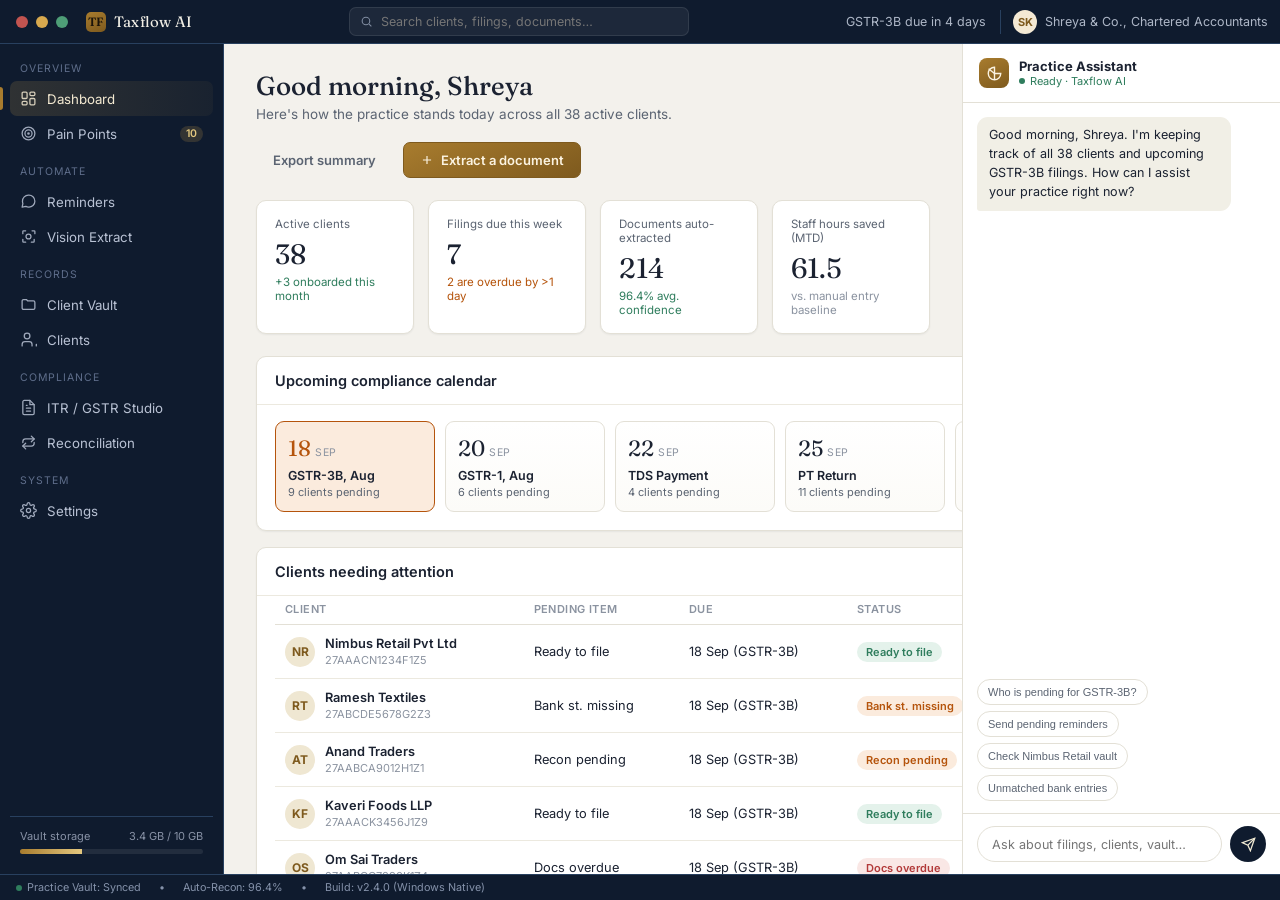
==== index.html @ c6bcba0b "Add Settings page with Dark/Light mode toggle and refactor codebase into modular structure" ====
<!DOCTYPE html>
<html lang="en">
<head>
<meta charset="UTF-8">
<meta name="viewport" content="width=device-width, initial-scale=1.0">
<title>Taxflow AI</title>
<link rel="preconnect" href="https://fonts.googleapis.com">
<link href="https://fonts.googleapis.com/css2?family=Fraunces:opsz,wght@9..144,400;9..144,500;9..144,600&family=Inter:wght@400;500;600;700&family=IBM+Plex+Mono:wght@400;500&display=swap" rel="stylesheet">
<link rel="stylesheet" href="css/style.css">
<script>
(function(){
  try{
    var t=localStorage.getItem("taxflow-theme")||"light";
    document.documentElement.setAttribute("data-theme", t);
  }catch(e){ document.documentElement.setAttribute("data-theme","light"); }
})();
</script>
</head>
<body>

<div class="app-window">

  <!-- Titlebar -->
  <div class="titlebar">
    <div class="dots"><span class="dot close"></span><span class="dot min"></span><span class="dot max"></span></div>
    <div class="brand"><span class="mark">TF</span> Taxflow AI</div>
    <div class="searchbar">
      <div class="box">
        <svg width="13" height="13" viewBox="0 0 24 24" fill="none" stroke="currentColor" stroke-width="2"><circle cx="11" cy="11" r="7"/><path d="M21 21l-4.3-4.3"/></svg>
        <input type="search" id="global-search" placeholder="Search clients, filings, documents…" style="border:none;background:transparent;color:inherit;padding:0;font-size:inherit;width:100%;outline:none;">
      </div>
    </div>
    <div class="right">
      <span>GSTR-3B due in 4 days</span>
      <div class="user">
        <div class="avatar">SK</div>
        Shreya &amp; Co., Chartered Accountants
      </div>
    </div>
  </div>

  <!-- Main App Layout -->
  <div class="layout">

    <!-- Sidebar -->
    <div class="sidebar">
      <div class="section-label">Overview</div>
      <button class="navitem active" data-page="dashboard">
        <svg width="17" height="17" viewBox="0 0 24 24" fill="none" stroke="currentColor" stroke-width="1.8" stroke-linecap="round" stroke-linejoin="round"><rect x="3" y="3" width="7" height="9" rx="1.5"/><rect x="14" y="3" width="7" height="5" rx="1.5"/><rect x="14" y="12" width="7" height="9" rx="1.5"/><rect x="3" y="16" width="7" height="5" rx="1.5"/></svg>
        Dashboard
      </button>
      <button class="navitem" data-page="painpoints">
        <svg width="17" height="17" viewBox="0 0 24 24" fill="none" stroke="currentColor" stroke-width="1.8" stroke-linecap="round" stroke-linejoin="round"><circle cx="12" cy="12" r="9"/><circle cx="12" cy="12" r="5"/><circle cx="12" cy="12" r="1"/></svg>
        Pain Points
        <span class="badge">10</span>
      </button>

      <div class="section-label">Automate</div>
      <button class="navitem" data-page="reminders">
        <svg width="17" height="17" viewBox="0 0 24 24" fill="none" stroke="currentColor" stroke-width="1.8" stroke-linecap="round" stroke-linejoin="round"><path d="M21 11.5a8.38 8.38 0 0 1-8.9 8.38 8.5 8.5 0 0 1-3.8-.9L3 20l1.05-5.15A8.38 8.38 0 0 1 3.5 11.5 8.38 8.38 0 0 1 12 3a8.38 8.38 0 0 1 9 8.5z"/></svg>
        Reminders
      </button>
      <button class="navitem" data-page="vision">
        <svg width="17" height="17" viewBox="0 0 24 24" fill="none" stroke="currentColor" stroke-width="1.8" stroke-linecap="round" stroke-linejoin="round"><path d="M4 8V5a1 1 0 0 1 1-1h3M17 4h3a1 1 0 0 1 1 1v3M20 16v3a1 1 0 0 1-1 1h-3M8 20H5a1 1 0 0 1-1-1v-3"/><circle cx="12" cy="12" r="3.5"/></svg>
        Vision Extract
      </button>

      <div class="section-label">Records</div>
      <button class="navitem" data-page="vault">
        <svg width="17" height="17" viewBox="0 0 24 24" fill="none" stroke="currentColor" stroke-width="1.8" stroke-linecap="round" stroke-linejoin="round"><path d="M3 7a2 2 0 0 1 2-2h4l2 2h8a2 2 0 0 1 2 2v8a2 2 0 0 1-2 2H5a2 2 0 0 1-2-2V7z"/></svg>
        Client Vault
      </button>
      <button class="navitem" data-page="clients">
        <svg width="17" height="17" viewBox="0 0 24 24" fill="none" stroke="currentColor" stroke-width="1.8" stroke-linecap="round" stroke-linejoin="round"><path d="M17 21v-2a4 4 0 0 0-4-4H7a4 4 0 0 0-4 4v2"/><circle cx="10" cy="7" r="4"/><path d="M23 21v-2a4 4 0 0 1 0 7.75"/></svg>
        Clients
      </button>

      <div class="section-label">Compliance</div>
      <button class="navitem" data-page="filings">
        <svg width="17" height="17" viewBox="0 0 24 24" fill="none" stroke="currentColor" stroke-width="1.8" stroke-linecap="round" stroke-linejoin="round"><path d="M14 2H6a2 2 0 0 0-2 2v16a2 2 0 0 0 2 2h12a2 2 0 0 0 2-2V8z"/><path d="M14 2v6h6M9 13h6M9 17h6M9 9h1"/></svg>
        ITR / GSTR Studio
      </button>
      <button class="navitem" data-page="recon">
        <svg width="17" height="17" viewBox="0 0 24 24" fill="none" stroke="currentColor" stroke-width="1.8" stroke-linecap="round" stroke-linejoin="round"><path d="M16 3l4 4-4 4"/><path d="M20 7H8a4 4 0 0 0-4 4v1"/><path d="M8 21l-4-4 4-4"/><path d="M4 17h12a4 4 0 0 0 4-4v-1"/></svg>
        Reconciliation
      </button>

      <div class="section-label">System</div>
      <button class="navitem" data-page="settings">
        <svg width="17" height="17" viewBox="0 0 24 24" fill="none" stroke="currentColor" stroke-width="1.8" stroke-linecap="round" stroke-linejoin="round"><circle cx="12" cy="12" r="3"/><path d="M19.4 15a1.65 1.65 0 0 0 .33 1.82l.06.06a2 2 0 0 1 0 2.83 2 2 0 0 1-2.83 0l-.06-.06a1.65 1.65 0 0 0-1.82-.33 1.65 1.65 0 0 0-1 1.51V21a2 2 0 0 1-2 2 2 2 0 0 1-2-2v-.09A1.65 1.65 0 0 0 9 19.4a1.65 1.65 0 0 0-1.82.33l-.06.06a2 2 0 0 1-2.83 0 2 2 0 0 1 0-2.83l.06-.06a1.65 1.65 0 0 0 .33-1.82 1.65 1.65 0 0 0-1.51-1H3a2 2 0 0 1-2-2 2 2 0 0 1 2-2h.09A1.65 1.65 0 0 0 4.6 9a1.65 1.65 0 0 0-.33-1.82l-.06-.06a2 2 0 0 1 0-2.83 2 2 0 0 1 2.83 0l.06.06a1.65 1.65 0 0 0 1.82.33H9a1.65 1.65 0 0 0 1-1.51V3a2 2 0 0 1 2-2 2 2 0 0 1 2 2v.09a1.65 1.65 0 0 0 1 1.51 1.65 1.65 0 0 0 1.82-.33l.06-.06a2 2 0 0 1 2.83 0 2 2 0 0 1 0 2.83l-.06.06a1.65 1.65 0 0 0-.33 1.82V9a1.65 1.65 0 0 0 1.51 1H21a2 2 0 0 1 2 2 2 2 0 0 1-2 2h-.09a1.65 1.65 0 0 0-1.51 1z"/></svg>
        Settings
      </button>

      <div class="sidebar-foot">
        <div class="storage-meter"><span>Vault storage</span><span>3.4 GB / 10 GB</span></div>
        <div class="storage-bar"><div></div></div>
      </div>
    </div>

    <!-- Main Content Area -->
    <div class="main">
      <div class="main-scroll">

        <!-- ============ DASHBOARD ============ -->
        <section class="page active" id="page-dashboard">
          <div class="page-head">
            <div>
              <h1>Good morning, Shreya</h1>
              <p>Here's how the practice stands today across all 38 active clients.</p>
            </div>
            <div class="actions">
              <button class="btn btn-ghost" onclick="showToast('Summary report generated')">Export summary</button>
              <button class="btn btn-brass" data-goto="vision">
                <svg width="14" height="14" viewBox="0 0 24 24" fill="none" stroke="currentColor" stroke-width="2"><path d="M12 5v14M5 12h14"/></svg>
                Extract a document
              </button>
            </div>
          </div>

          <div class="stat-grid">
            <div class="stat-card">
              <div class="lbl">Active clients</div>
              <div class="val">38</div>
              <div class="sub up">+3 onboarded this month</div>
            </div>
            <div class="stat-card">
              <div class="lbl">Filings due this week</div>
              <div class="val">7</div>
              <div class="sub warn">2 are overdue by &gt;1 day</div>
            </div>
            <div class="stat-card">
              <div class="lbl">Documents auto-extracted</div>
              <div class="val">214</div>
              <div class="sub up">96.4% avg. confidence</div>
            </div>
            <div class="stat-card">
              <div class="lbl">Staff hours saved (MTD)</div>
              <div class="val">61.5</div>
              <div class="sub">vs. manual entry baseline</div>
            </div>
          </div>

          <div class="two-col">
            <div>
              <div class="panel">
                <div class="panel-head">
                  <h3>Upcoming compliance calendar</h3>
                  <span class="hint">Next 10 days</span>
                </div>
                <div class="panel-body">
                  <div class="deadline-row">
                    <div class="deadline-card urgent"><span class="day">18</span><span class="mon">Sep</span><div class="title">GSTR-3B, Aug</div><div class="cnt">9 clients pending</div></div>
                    <div class="deadline-card"><span class="day">20</span><span class="mon">Sep</span><div class="title">GSTR-1, Aug</div><div class="cnt">6 clients pending</div></div>
                    <div class="deadline-card"><span class="day">22</span><span class="mon">Sep</span><div class="title">TDS Payment</div><div class="cnt">4 clients pending</div></div>
                    <div class="deadline-card"><span class="day">25</span><span class="mon">Sep</span><div class="title">PT Return</div><div class="cnt">11 clients pending</div></div>
                    <div class="deadline-card"><span class="day">30</span><span class="mon">Sep</span><div class="title">Advance Tax Q2</div><div class="cnt">14 clients pending</div></div>
                  </div>
                </div>
              </div>

              <div class="panel">
                <div class="panel-head">
                  <h3>Clients needing attention</h3>
                  <span class="hint">Ranked by urgency</span>
                </div>
                <div class="panel-body" style="padding:6px 18px 12px;">
                  <table>
                    <thead><tr><th>Client</th><th>Pending item</th><th>Due</th><th>Status</th><th></th></tr></thead>
                    <tbody id="attention-body"></tbody>
                  </table>
                </div>
              </div>
            </div>

            <div>
              <div class="panel">
                <div class="panel-head"><h3>Recent activity</h3></div>
                <div class="panel-body">
                  <ul class="feed" id="activity-feed">
                    <li><span class="dot"></span><div><div class="t">Invoice extracted for <b>Nimbus Retail Pvt Ltd</b> — ₹1,84,200</div><div class="m">Vision Extract · 3 min ago · 98% confidence</div></div></li>
                    <li><span class="dot"></span><div><div class="t">WhatsApp reminder sent to <b>Ramesh Textiles</b></div><div class="m">Reminders · 22 min ago</div></div></li>
                    <li><span class="dot"></span><div><div class="t">Bank reconciliation completed for <b>Anand Traders</b></div><div class="m">Reconciliation · 96% auto-matched · 1 hr ago</div></div></li>
                    <li><span class="dot"></span><div><div class="t">GSTR-3B draft generated for <b>Kaveri Foods LLP</b></div><div class="m">ITR/GSTR Studio · 2 hr ago</div></div></li>
                    <li><span class="dot"></span><div><div class="t">14 raw bills auto-filed into vault</div><div class="m">Client Vault · this morning</div></div></li>
                  </ul>
                </div>
              </div>
              <div class="panel">
                <div class="panel-head"><h3>Quick launch</h3></div>
                <div class="panel-body" style="display:flex;flex-direction:column;gap:8px;">
                  <button class="btn" style="justify-content:flex-start;" data-goto="reminders">Send this week's reminders</button>
                  <button class="btn" style="justify-content:flex-start;" data-goto="recon">Open reconciliation queue</button>
                  <button class="btn" style="justify-content:flex-start;" data-goto="filings">Draft a GSTR-3B</button>
                </div>
              </div>
            </div>
          </div>
        </section>

        <!-- ============ PAIN POINTS ============ -->
        <section class="page" id="page-painpoints">
          <div class="page-head">
            <div>
              <h1>The 10 problems Taxflow AI was built to end</h1>
              <p>Every page in this app maps directly back to one of these. Nothing here is generic — it's built around how a CA's month actually runs.</p>
            </div>
          </div>
          <div class="pp-list" id="pp-list"></div>
        </section>

        <!-- ============ REMINDERS ============ -->
        <section class="page" id="page-reminders">
          <div class="page-head">
            <div>
              <h1>Reminders</h1>
              <p>Auto-nudge clients over WhatsApp and email for pending invoices, bills, and missing documents — no more chasing manually.</p>
            </div>
            <div class="actions">
              <button class="btn btn-brass" id="send-all-btn">
                <svg width="14" height="14" viewBox="0 0 24 24" fill="none" stroke="currentColor" stroke-width="2"><path d="M22 2L11 13M22 2l-7 20-4-9-9-4 20-7z"/></svg>
                Send all pending reminders
              </button>
            </div>
          </div>

          <div class="panel">
            <div class="panel-head">
              <h3>Message template</h3>
              <span class="hint">WhatsApp Business API</span>
            </div>
            <div class="panel-body two-col" style="grid-template-columns:1fr 1fr;">
              <div>
                <div class="field">
                  <label>Template</label>
                  <select id="tmpl-select">
                    <option>Monthly invoice &amp; bill reminder</option>
                    <option>Missing bank statement follow-up</option>
                    <option>GST document checklist</option>
                    <option>Filing deadline warning</option>
                  </select>
                </div>
                <div class="field">
                  <label>Send via</label>
                  <select><option>WhatsApp</option><option>WhatsApp + Email</option><option>Email only</option></select>
                </div>
              </div>
              <div class="field" style="margin-bottom:0;">
                <label>Preview</label>
                <div style="background:var(--wa-preview);border-radius:10px;padding:12px 14px;font-size:12.5px;color:var(--wa-preview-text);line-height:1.55;">
                  Hi {{client_name}}, this is a reminder from Shreya &amp; Co. to share your <b>Aug invoices, purchase bills, and bank statement</b> so we can file your GSTR-3B on time. Reply here or upload to your vault link. 🙏
                </div>
              </div>
            </div>
          </div>

          <div class="panel">
            <div class="panel-head">
              <h3>Clients with pending documents</h3>
              <span class="hint" id="pending-count-hint">5 pending</span>
            </div>
            <div class="panel-body" style="padding:6px 18px 14px;">
              <table>
                <thead><tr><th>Client</th><th>Missing</th><th>Last reminder</th><th>Channel</th><th>Status</th><th></th></tr></thead>
                <tbody id="reminders-body"></tbody>
              </table>
            </div>
          </div>

          <div class="panel">
            <div class="panel-head"><h3>Message log</h3></div>
            <div class="panel-body">
              <ul class="feed" id="reminder-log">
                <li><span class="dot"></span><div><div class="t">Sent to <b>Ramesh Textiles</b> · WhatsApp</div><div class="m">Today, 9:41 AM · Delivered</div></div></li>
                <li><span class="dot"></span><div><div class="t">Sent to <b>Om Sai Traders</b> · WhatsApp</div><div class="m">Today, 9:41 AM · Read</div></div></li>
                <li><span class="dot"></span><div><div class="t">Sent to <b>Kaveri Foods LLP</b> · Email + WhatsApp</div><div class="m">Yesterday, 6:10 PM · Delivered</div></div></li>
              </ul>
            </div>
          </div>
        </section>

        <!-- ============ VISION EXTRACT ============ -->
        <section class="page" id="page-vision">
          <div class="page-head">
            <div>
              <h1>Vision Extract</h1>
              <p>Select a client, drop in a scanned bill or invoice, and let the vision model turn it into clean structured data — saved straight to their vault.</p>
            </div>
          </div>

          <div class="vx-grid">
            <div>
              <div class="panel">
                <div class="panel-body">
                  <div class="field">
                    <label>Client</label>
                    <select id="vx-client">
                      <option>Nimbus Retail Pvt Ltd</option>
                      <option>Ramesh Textiles</option>
                      <option>Anand Traders</option>
                      <option>Kaveri Foods LLP</option>
                      <option>Om Sai Traders</option>
                    </select>
                  </div>
                  <div class="field">
                    <label>Document type</label>
                    <select id="vx-doctype">
                      <option>Sales invoice</option>
                      <option>Purchase bill</option>
                      <option>Bank statement (scanned)</option>
                      <option>Expense receipt</option>
                    </select>
                  </div>
                  <div class="field" style="margin-bottom:8px;">
                    <label>Document</label>
                    <div class="dropzone" id="dropzone">
                      <svg width="26" height="26" viewBox="0 0 24 24" fill="none" stroke="currentColor" stroke-width="1.6"><path d="M12 16V4M6 10l6-6 6 6"/><path d="M4 20h16"/></svg><br>
                      <b>Click to attach</b> a scanned bill or photo<br>PDF, JPG or PNG — up to 15MB
                    </div>
                    <div id="vx-filechip"></div>
                  </div>
                  <button class="btn btn-brass" id="run-extract-btn" style="width:100%;justify-content:center;" disabled>
                    <svg width="14" height="14" viewBox="0 0 24 24" fill="none" stroke="currentColor" stroke-width="2"><path d="M9.5 3.5a5.5 5.5 0 1 1 0 11 5.5 5.5 0 0 1 0-11z"/><path d="M17 9h4M19 7v4"/><path d="M14.5 12L4 22"/></svg>
                    Run vision extraction
                  </button>

                  <div class="progress-steps" id="progress-steps" style="display:none;">
                    <div class="pstep" data-s="1"><span class="dotwrap"></span> Uploading document</div>
                    <div class="pstep" data-s="2"><span class="dotwrap"></span> Detecting document type</div>
                    <div class="pstep" data-s="3"><span class="dotwrap"></span> Extracting fields with vision model</div>
                    <div class="pstep" data-s="4"><span class="dotwrap"></span> Validating totals &amp; tax math</div>
                    <div class="pstep" data-s="5"><span class="dotwrap"></span> Saving to client vault</div>
                  </div>
                </div>
              </div>

              <div class="panel">
                <div class="panel-head"><h3>Recently extracted</h3></div>
                <div class="panel-body" style="padding:6px 18px 12px;">
                  <table>
                    <tbody id="recent-extract-body"></tbody>
                  </table>
                </div>
              </div>
            </div>

            <div class="panel" id="extract-result-panel">
              <div class="panel-head">
                <h3>Extracted data</h3>
                <span class="hint">JSON + Key-Value view</span>
              </div>
              <div class="panel-body">
                <div class="extract-empty" id="extract-empty">
                  <svg width="44" height="44" viewBox="0 0 24 24" fill="none" stroke="currentColor" stroke-width="1.4"><path d="M14 2H6a2 2 0 0 0-2 2v16a2 2 0 0 0 2 2h12a2 2 0 0 0 2-2V8z"/><path d="M14 2v6h6"/></svg>
                  <div>Attach a document and run extraction<br>to see structured fields here.</div>
                </div>

                <div id="extract-content" style="display:none;">
                  <div style="display:flex;justify-content:space-between;align-items:center;margin-bottom:14px;">
                    <div>
                      <span class="badge ok">Extracted · 98.4% conf.</span>
                      <span style="font-size:11.5px;color:var(--text-faint);margin-left:8px;">INV-2291 · Sales Invoice</span>
                    </div>
                    <button class="btn btn-brass btn-sm" onclick="showToast('Saved to Nimbus Retail vault')">Confirm &amp; save to vault</button>
                  </div>

                  <div class="kv-grid">
                    <div class="kv"><div class="k">Invoice number</div><div class="v">INV-2291</div></div>
                    <div class="kv"><div class="k">Invoice date</div><div class="v">14 Aug 2026</div></div>
                    <div class="kv"><div class="k">Buyer GSTIN</div><div class="v">27AAACN1234F1Z5</div></div>
                    <div class="kv"><div class="k">Seller GSTIN</div><div class="v">27AAACS9999E1Z1</div></div>
                    <div class="kv"><div class="k">Taxable amount</div><div class="v">₹1,56,101.69</div></div>
                    <div class="kv"><div class="k">CGST (9%)</div><div class="v">₹14,049.15</div></div>
                    <div class="kv"><div class="k">SGST (9%)</div><div class="v">₹14,049.15</div></div>
                    <div class="kv"><div class="k">Total amount</div><div class="v">₹1,84,200.00</div></div>
                  </div>

                  <div style="margin-top:16px;">
                    <div style="font-size:11.5px;font-weight:600;color:var(--text-soft);margin-bottom:6px;">Raw JSON payload</div>
                    <pre class="json"><span class="k">"invoice_no"</span>: <span class="s">"INV-2291"</span>,
<span class="k">"invoice_date"</span>: <span class="s">"2026-08-14"</span>,
<span class="k">"supplier_gstin"</span>: <span class="s">"27AAACS9999E1Z1"</span>,
<span class="k">"customer_gstin"</span>: <span class="s">"27AAACN1234F1Z5"</span>,
<span class="k">"line_items"</span>: [
  { <span class="k">"desc"</span>: <span class="s">"Apparel stock lote A"</span>, <span class="k">"qty"</span>: 120, <span class="k">"rate"</span>: 1300.85, <span class="k">"taxable"</span>: 156101.69 }
],
<span class="k">"cgst"</span>: 14049.15, <span class="k">"sgst"</span>: 14049.15, <span class="k">"total"</span>: 184200.00,
<span class="k">"confidence_score"</span>: 0.9841</pre>
                  </div>

                  <div style="margin-top:12px;display:flex;justify-content:flex-end;">
                    <button class="btn btn-ghost btn-sm" id="reset-extract-btn">Clear &amp; extract another</button>
                  </div>
                </div>
              </div>
            </div>
          </div>
        </section>

        <!-- ============ CLIENT VAULT ============ -->
        <section class="page" id="page-vault">
          <div class="page-head">
            <div>
              <h1>Client Vault</h1>
              <p>Auto-structured document storage for every client, financial year, and month — powered by strict folder hierarchy rules.</p>
            </div>
            <div class="actions">
              <button class="btn btn-brass" onclick="showToast('Syncing vault with Cloud Backup...')">Sync vault</button>
            </div>
          </div>

          <div class="vault-wrap">
            <div class="panel">
              <div class="panel-head">
                <h3>Folder structure</h3>
                <span class="hint">Vault root</span>
              </div>
              <div class="panel-body" style="padding:10px 14px;" id="tree-root"></div>
            </div>

            <div class="panel">
              <div class="panel-head">
                <div class="crumb" id="vault-crumb">Clients / <b>Nimbus Retail Pvt Ltd</b></div>
                <span class="hint">5 files shown</span>
              </div>
              <div class="panel-body">
                <div class="filebar">
                  <input type="search" placeholder="Filter files in folder…" style="width:200px;font-size:12px;padding:5px 9px;">
                  <button class="btn btn-ghost btn-sm" onclick="showToast('Downloading folder zip...')">Download folder (.zip)</button>
                </div>
                <div class="file-grid" id="file-grid"></div>
              </div>
            </div>
          </div>
        </section>

        <!-- ============ CLIENTS ============ -->
        <section class="page" id="page-clients">
          <div class="page-head">
            <div>
              <h1>Clients</h1>
              <p>Directory of all 38 active clients, their GSTINs, document counts, and current filing health.</p>
            </div>
            <div class="actions">
              <button class="btn btn-brass" id="add-client-btn">
                <svg width="14" height="14" viewBox="0 0 24 24" fill="none" stroke="currentColor" stroke-width="2"><path d="M12 5v14M5 12h14"/></svg>
                Add new client
              </button>
            </div>
          </div>

          <div class="panel">
            <div class="panel-head">
              <input type="search" id="client-search" placeholder="Filter by client name, GSTIN, or category…" style="width:300px;">
              <span class="hint">38 total clients</span>
            </div>
            <div class="panel-body" style="padding:6px 18px 14px;">
              <table>
                <thead><tr><th>Client</th><th>Category</th><th>Vault documents</th><th>Status</th><th></th></tr></thead>
                <tbody id="clients-body"></tbody>
              </table>
            </div>
          </div>
        </section>

        <!-- ============ ITR / GSTR STUDIO ============ -->
        <section class="page" id="page-filings">
          <div class="page-head">
            <div>
              <h1>ITR / GSTR Studio</h1>
              <p>Auto-generate tax returns directly from reconciled vault documents — preview figures before exporting JSON or filing.</p>
            </div>
          </div>

          <div class="two-col">
            <div class="panel">
              <div class="panel-head"><h3>Return configuration</h3></div>
              <div class="panel-body">
                <div class="field">
                  <label>Client</label>
                  <select id="fl-client">
                    <option>Nimbus Retail Pvt Ltd</option>
                    <option>Kaveri Foods LLP</option>
                    <option>Anand Traders</option>
                    <option>Ramesh Textiles</option>
                  </select>
                </div>
                <div class="field">
                  <label>Form / Return type</label>
                  <select id="fl-type">
                    <option>GSTR-3B — Monthly summary return</option>
                    <option>GSTR-1 — Outward supplies</option>
                    <option>ITR-3 — Business income return</option>
                    <option>ITR-5 — Firm / LLP return</option>
                  </select>
                </div>
                <div class="field">
                  <label>Filing period</label>
                  <select><option>August 2026</option><option>July 2026</option><option>Q1 (Apr–Jun 2026)</option></select>
                </div>
                <button class="btn btn-brass" id="autofill-btn" style="width:100%;justify-content:center;margin-top:6px;">
                  Auto-fill return from vault
                </button>
              </div>
            </div>

            <div class="panel">
              <div class="panel-head">
                <h3>Draft summary preview</h3>
                <span class="hint" id="filing-hint">Awaiting auto-fill</span>
              </div>
              <div class="panel-body">
                <div class="extract-empty" id="filing-empty">
                  <svg width="44" height="44" viewBox="0 0 24 24" fill="none" stroke="currentColor" stroke-width="1.4"><path d="M14 2H6a2 2 0 0 0-2 2v16a2 2 0 0 0 2 2h12a2 2 0 0 0 2-2V8z"/><path d="M14 2v6h6"/></svg>
                  <div>Select client &amp; return type, then click<br><b>Auto-fill return from vault</b> to preview numbers.</div>
                </div>

                <div id="filing-content" style="display:none;">
                  <div class="kv-grid" id="filing-kv"></div>
                  <div style="margin-top:16px;display:flex;gap:10px;">
                    <button class="btn btn-brass" id="generate-filing-btn" style="flex:1;justify-content:center;">Export JSON for GST Portal</button>
                    <button class="btn" style="flex:1;justify-content:center;" onclick="showToast('Summary PDF generated')">Download PDF summary</button>
                  </div>
                </div>
              </div>
            </div>
          </div>
        </section>

        <!-- ============ RECONCILIATION ============ -->
        <section class="page" id="page-recon">
          <div class="page-head">
            <div>
              <h1>Reconciliation</h1>
              <p>Compare bank statements vs. books and GSTR-2B vs. purchase register to flag unmatched entries before filing.</p>
            </div>
            <div class="actions">
              <button class="btn btn-brass" id="autorecon-btn">
                <svg width="14" height="14" viewBox="0 0 24 24" fill="none" stroke="currentColor" stroke-width="2"><path d="M16 3l4 4-4 4"/><path d="M20 7H8a4 4 0 0 0-4 4v1"/><path d="M8 21l-4-4 4-4"/><path d="M4 17h12a4 4 0 0 0 4-4v-1"/></svg>
                Auto-reconcile queue
              </button>
            </div>
          </div>

          <div class="recon-summary">
            <div class="recon-chip matched"><div class="n" id="recon-matched">3</div><div class="l">Matched lines</div></div>
            <div class="recon-chip partial"><div class="n" id="recon-partial">3</div><div class="l">Partial / Amount mismatch</div></div>
            <div class="recon-chip unmatched"><div class="n" id="recon-unmatched">1</div><div class="l">Unmatched in books</div></div>
          </div>

          <div class="panel">
            <div class="panel-head">
              <h3>Bank statement vs. Book ledger — August 2026</h3>
              <span class="hint">Nimbus Retail Pvt Ltd</span>
            </div>
            <div class="panel-body" style="padding:6px 18px 14px;">
              <table>
                <thead><tr><th>Date</th><th>Description</th><th>Bank entry</th><th>Book entry</th><th>Status</th></tr></thead>
                <tbody id="recon-body"></tbody>
              </table>
            </div>
          </div>
        </section>

        <!-- ============ SETTINGS PAGE ============ -->
        <section class="page" id="page-settings">
          <div class="page-head">
            <div>
              <h1>Practice Settings</h1>
              <p>Configure theme appearance, firm details, automated reminders, AI vision models, and vault storage paths.</p>
            </div>
            <div class="actions">
              <button class="btn btn-ghost" id="reset-settings-btn">Reset defaults</button>
              <button class="btn btn-brass" id="save-settings-btn">
                <svg width="14" height="14" viewBox="0 0 24 24" fill="none" stroke="currentColor" stroke-width="2"><path d="M19 21H5a2 2 0 0 1-2-2V5a2 2 0 0 1 2-2h11l5 5v11a2 2 0 0 1-2 2z"/><polyline points="17 21 17 13 7 13 7 21"/><polyline points="7 3 7 8 15 8"/></svg>
                Save Settings
              </button>
            </div>
          </div>

          <div class="two-col">
            <div>
              <!-- Appearance & Theme Panel -->
              <div class="panel">
                <div class="panel-head">
                  <h3>Appearance &amp; Theme</h3>
                  <span class="hint">Instant theme switcher</span>
                </div>
                <div class="panel-body">
                  <div class="field">
                    <label>Theme Mode</label>
                    <div class="theme-options">
                      <div class="theme-card light active" data-theme="light">
                        <div class="preview-circle"></div>
                        <div>
                          <div class="label-text">Light Mode</div>
                          <div class="sub-text">Warm paper &amp; ledger theme</div>
                        </div>
                      </div>
                      <div class="theme-card dark" data-theme="dark">
                        <div class="preview-circle"></div>
                        <div>
                          <div class="label-text">Dark Mode</div>
                          <div class="sub-text">Deep ink &amp; brass theme</div>
                        </div>
                      </div>
                    </div>
                  </div>

                  <div class="toggle-row" style="margin-top:12px;">
                    <div class="toggle-info">
                      <h4>Dark Mode Toggle</h4>
                      <p>Quick toggle between Light and Dark mode appearance</p>
                    </div>
                    <label class="switch">
                      <input type="checkbox" id="dark-mode-toggle">
                      <span class="slider"></span>
                    </label>
                  </div>
                </div>
              </div>

              <!-- Firm & Practice Details -->
              <div class="panel">
                <div class="panel-head">
                  <h3>Firm Profile &amp; Practice Details</h3>
                  <span class="hint">Used in return drafts &amp; client communications</span>
                </div>
                <div class="panel-body">
                  <div class="field">
                    <label>CA Firm Name</label>
                    <input type="text" id="set-firm-name" placeholder="e.g. Shreya & Co., Chartered Accountants">
                  </div>
                  <div class="two-col" style="grid-template-columns:1fr 1fr;gap:12px;margin-bottom:0;">
                    <div class="field">
                      <label>Membership / COP No.</label>
                      <input type="text" id="set-membership-no" placeholder="e.g. CA-104928">
                    </div>
                    <div class="field">
                      <label>Practice GSTIN</label>
                      <input type="text" id="set-gstin" placeholder="e.g. 27AAACS1234F1Z2">
                    </div>
                  </div>
                  <div class="two-col" style="grid-template-columns:1fr 1fr;gap:12px;margin-bottom:0;">
                    <div class="field">
                      <label>Default Financial Year</label>
                      <select id="set-fy">
                        <option>FY 2026-27 (AY 2027-28)</option>
                        <option>FY 2025-26 (AY 2026-27)</option>
                      </select>
                    </div>
                    <div class="field">
                      <label>Currency Format</label>
                      <select id="set-currency">
                        <option>INR (₹ Lakhs / Crores)</option>
                        <option>INR (₹ Standard)</option>
                      </select>
                    </div>
                  </div>
                </div>
              </div>

              <!-- Backup & Storage Management -->
              <div class="panel">
                <div class="panel-head">
                  <h3>Storage &amp; Data Management</h3>
                  <span class="hint">Local vault path &amp; data backups</span>
                </div>
                <div class="panel-body">
                  <div class="field">
                    <label>Local Vault Storage Path</label>
                    <input type="text" id="set-storage-path" readonly style="background:var(--muted);color:var(--text-soft);">
                  </div>
                  <div style="display:flex;gap:10px;margin-top:12px;">
                    <button class="btn" id="backup-data-btn" style="flex:1;justify-content:center;">
                      <svg width="14" height="14" viewBox="0 0 24 24" fill="none" stroke="currentColor" stroke-width="2"><path d="M21 15v4a2 2 0 0 1-2 2H5a2 2 0 0 1-2-2v-4"/><polyline points="17 8 12 3 7 8"/><line x1="12" y1="3" x2="12" y2="15"/></svg>
                      Backup Practice Data
                    </button>
                  </div>
                </div>
              </div>
            </div>

            <div>
              <!-- Automation Preferences -->
              <div class="panel">
                <div class="panel-head">
                  <h3>Automated Reminders &amp; Recon Rules</h3>
                  <span class="hint">Schedule &amp; matching thresholds</span>
                </div>
                <div class="panel-body">
                  <div class="field">
                    <label>Default WhatsApp Delivery Gateway</label>
                    <select id="set-wa-channel">
                      <option>WhatsApp Business API (Official)</option>
                      <option>Email + WhatsApp Hybrid</option>
                      <option>Direct Web WhatsApp Link</option>
                    </select>
                  </div>
                  <div class="field">
                    <label>Auto-nudge Schedule (Days before deadline)</label>
                    <input type="number" id="set-reminder-days" min="1" max="15">
                  </div>
                  <div class="field">
                    <label>Auto-reconciliation Confidence Threshold (%)</label>
                    <input type="number" id="set-recon-threshold" min="50" max="100">
                  </div>
                </div>
              </div>

              <!-- Vision OCR & AI Assistant Configuration -->
              <div class="panel">
                <div class="panel-head">
                  <h3>Vision OCR &amp; AI Engine Settings</h3>
                  <span class="hint">Model selection &amp; confidence rules</span>
                </div>
                <div class="panel-body">
                  <div class="field">
                    <label>Extraction Vision Model</label>
                    <select id="set-ai-model">
                      <option value="gemini-2.0-flash">Gemini 2.0 Flash (Fast &amp; High Accuracy)</option>
                      <option value="gemini-2.0-pro">Gemini 2.0 Pro (Complex Invoices)</option>
                    </select>
                  </div>
                  <div class="field">
                    <label>OCR Temperature / Sampling (0.0 = Precise)</label>
                    <input type="number" id="set-ocr-temp" step="0.05" min="0" max="1">
                  </div>

                  <div class="toggle-row" style="margin-top:10px;">
                    <div class="toggle-info">
                      <h4>Auto-save OCR to Client Vault</h4>
                      <p>Automatically create structured PDF/JSON in client folder upon extraction</p>
                    </div>
                    <label class="switch">
                      <input type="checkbox" id="set-autosave-vault" checked>
                      <span class="slider"></span>
                    </label>
                  </div>
                </div>
              </div>
            </div>
          </div>
        </section>

      </div>
    </div>

    <!-- Practice Assistant Chat Sidebar -->
    <div class="chat">
      <div class="chat-head">
        <div class="ico">
          <svg width="15" height="15" viewBox="0 0 24 24" fill="none" stroke="currentColor" stroke-width="2.2"><path d="M12 2a10 10 0 1 0 10 10H12V2z"/><path d="M12 12L2.5 4.5"/><path d="M12 12v9.5"/></svg>
        </div>
        <div>
          <div class="t">Practice Assistant</div>
          <div class="s">Ready · Taxflow AI</div>
        </div>
      </div>

      <div class="chat-body" id="chat-body">
        <div class="msg bot">
          Good morning, Shreya. I'm keeping track of all 38 clients and upcoming GSTR-3B filings. How can I assist your practice right now?
        </div>
      </div>

      <div class="chips" id="chat-chips">
        <button class="chip" data-q="pending">Who is pending for GSTR-3B?</button>
        <button class="chip" data-q="reminders">Send pending reminders</button>
        <button class="chip" data-q="vault">Check Nimbus Retail vault</button>
        <button class="chip" data-q="recon">Unmatched bank entries</button>
      </div>

      <div class="chat-input">
        <input type="text" id="chat-input" placeholder="Ask about filings, clients, vault…">
        <button id="chat-send">
          <svg width="15" height="15" viewBox="0 0 24 24" fill="none" stroke="currentColor" stroke-width="2"><line x1="22" y1="2" x2="11" y2="13"/><polygon points="22 2 15 22 11 13 2 9 22 2"/></polygon></svg>
        </button>
      </div>
    </div>

  </div>

  <!-- Status Bar -->
  <div class="statusbar">
    <span><span class="sdot"></span> Practice Vault: Synced</span>
    <span>•</span>
    <span>Auto-Recon: 96.4%</span>
    <span>•</span>
    <span>Build: v2.4.0 (Windows Native)</span>
  </div>

</div>

<!-- Toast Container -->
<div class="toast" id="toast">
  <svg width="16" height="16" viewBox="0 0 24 24" fill="none" stroke="currentColor" stroke-width="2.5"><polyline points="20 6 9 17 4 12"/></svg>
  <span id="toast-text">Action completed</span>
</div>

<!-- Modular JavaScript Scripts -->
<script src="js/data.js"></script>
<script src="js/app.js"></script>
<script src="js/pages/dashboard.js"></script>
<script src="js/pages/painpoints.js"></script>
<script src="js/pages/reminders.js"></script>
<script src="js/pages/vision.js"></script>
<script src="js/pages/vault.js"></script>
<script src="js/pages/clients.js"></script>
<script src="js/pages/filings.js"></script>
<script src="js/pages/recon.js"></script>
<script src="js/pages/settings.js"></script>

</body>
</html>
---- css/style.css ----
/* Taxflow AI — Master Design System Stylesheet */
:root {
  --ink: #0F1B2E;
  --ink-soft: #182C48;
  --ink-line: #28405F;
  --paper: #F3F1EC;
  --surface: #FFFFFF;
  --line: #E3E0D6;
  --line-soft: #ECE9DF;
  --brass: #A87C2E;
  --brass-deep: #7E5A1E;
  --brass-tint: #F4E9D4;
  --ok: #2F7D5D;
  --ok-tint: #E4F2EB;
  --warn: #B5540C;
  --warn-tint: #FBEBDD;
  --bad: #B23A3A;
  --bad-tint: #F9E7E5;
  --text: #1B2231;
  --text-soft: #5B6472;
  --text-faint: #8B93A0;
  --hover: #FBFAF7;
  --muted: #FBFAF6;
  --card-grad-top: #FFFFFF;
  --card-grad-bot: #FCFBF8;
  --bot-msg: #F1EFE6;
  --user-msg: #0F1B2E;
  --user-msg-text: #EFE9D8;
  --wa-preview: #DCF5E4;
  --wa-preview-text: #1B2231;
  --neutral-badge: #EEEEE9;
  --avatar-bg: #EFE7D2;
  --scroll-thumb: #D9D5C7;
  --focus-ring: #D8C69B;
  --ghost-hover: rgba(15, 27, 46, .05);
  --radius: 10px;
  --radius-sm: 6px;
  --shadow-1: 0 1px 2px rgba(15, 27, 46, .06);
  --shadow-2: 0 10px 30px rgba(15, 27, 46, .12);
  --font-head: 'Fraunces', serif;
  --font-body: 'Inter', sans-serif;
  --font-mono: 'IBM Plex Mono', monospace;
}

html[data-theme="dark"] {
  --ink: #070D16;
  --ink-soft: #101A2A;
  --ink-line: #243247;
  --paper: #0E1624;
  --surface: #162033;
  --line: #2A3A52;
  --line-soft: #1E2B3F;
  --brass: #C49A45;
  --brass-deep: #E0B85A;
  --brass-tint: #2C2414;
  --ok: #4CA882;
  --ok-tint: #143528;
  --warn: #D4843A;
  --warn-tint: #3A2412;
  --bad: #D46565;
  --bad-tint: #3A1C1C;
  --text: #E8E4D9;
  --text-soft: #A0A9B8;
  --text-faint: #738092;
  --hover: #1A2638;
  --muted: #121C2C;
  --card-grad-top: #1A2638;
  --card-grad-bot: #152032;
  --bot-msg: #1A2638;
  --user-msg: #C49A45;
  --user-msg-text: #1B140A;
  --wa-preview: #143528;
  --wa-preview-text: #D7E8DC;
  --neutral-badge: #243247;
  --avatar-bg: #2C2414;
  --scroll-thumb: #2A3A52;
  --focus-ring: #8A7040;
  --ghost-hover: rgba(232, 228, 217, .06);
  --shadow-1: 0 1px 2px rgba(0, 0, 0, .28);
  --shadow-2: 0 12px 32px rgba(0, 0, 0, .45);
}

* { box-sizing: border-box; }
html, body { height: 100%; margin: 0; overflow: hidden; }
body {
  font-family: var(--font-body);
  background: var(--ink);
  color: var(--text);
  -webkit-font-smoothing: antialiased;
}

/* ===== Window chrome ===== */
.app-window {
  width: 100vw;
  height: 100vh;
  background: var(--paper);
  border-radius: 0;
  overflow: hidden;
  display: flex;
  flex-direction: column;
}
.titlebar {
  height: 44px;
  flex: none;
  background: var(--ink);
  color: #D9DEE8;
  display: flex;
  align-items: center;
  padding: 0 12px 0 16px;
  gap: 14px;
  -webkit-app-region: drag;
  border-bottom: 1px solid var(--ink-line);
}
.titlebar .dots { display: flex; gap: 8px; }
.titlebar .dot { width: 12px; height: 12px; border-radius: 50%; background: #3A4C6B; }
.titlebar .dot.close { background: #C25450; }
.titlebar .dot.min { background: #D8A94E; }
.titlebar .dot.max { background: #4E9E77; }
.titlebar .brand {
  display: flex; align-items: center; gap: 8px;
  font-family: var(--font-head);
  font-size: 15px;
  letter-spacing: .2px;
  color: #F2EFE6;
  margin-left: 4px;
}
.titlebar .brand .mark {
  width: 20px; height: 20px; border-radius: 5px;
  background: linear-gradient(155deg, var(--brass), var(--brass-deep));
  display: flex; align-items: center; justify-content: center;
  font-family: var(--font-head);
  font-size: 12px; font-weight: 600; color: #1B140A;
}
.titlebar .searchbar {
  flex: 1;
  display: flex; justify-content: center;
}
.titlebar .searchbar .box {
  width: 340px;
  max-width: 60%;
  display: flex; align-items: center; gap: 8px;
  background: rgba(255, 255, 255, .06);
  border: 1px solid rgba(255, 255, 255, .09);
  border-radius: 7px;
  padding: 6px 10px;
  color: #9AA6BB;
  font-size: 12.5px;
}
.titlebar .searchbar .box svg { flex: none; opacity: .8; }
.titlebar .right {
  display: flex; align-items: center; gap: 14px;
  font-size: 12.5px; color: #AEB7C7;
}
.titlebar .user {
  display: flex; align-items: center; gap: 8px;
  padding-left: 12px; border-left: 1px solid var(--ink-line);
}
.titlebar .avatar {
  width: 24px; height: 24px; border-radius: 50%;
  background: var(--brass-tint); color: var(--brass-deep);
  font-size: 11px; font-weight: 700;
  display: flex; align-items: center; justify-content: center;
  font-family: var(--font-body);
}

/* ===== Layout ===== */
.layout {
  flex: 1;
  display: flex;
  min-height: 0;
}

/* ---- Sidebar ---- */
.sidebar {
  width: 224px;
  flex: none;
  background: var(--ink);
  color: #C7CEDB;
  display: flex;
  flex-direction: column;
  padding: 16px 10px;
  border-right: 1px solid var(--ink-line);
}
.sidebar .section-label {
  font-size: 10.5px;
  text-transform: uppercase;
  letter-spacing: 1px;
  color: #5F6E8B;
  padding: 14px 10px 6px;
}
.sidebar .section-label:first-child { padding-top: 2px; }
.navitem {
  display: flex; align-items: center; gap: 10px;
  padding: 9px 10px;
  border-radius: 7px;
  font-size: 13.3px;
  color: #B9C2D4;
  cursor: pointer;
  border: none; background: none; width: 100%; text-align: left;
  font-family: var(--font-body);
  position: relative;
}
.navitem svg { flex: none; opacity: .85; }
.navitem .badge {
  margin-left: auto;
  font-size: 10.5px;
  background: rgba(216, 169, 78, .18);
  color: #E4C87F;
  padding: 1.5px 6px;
  border-radius: 20px;
  font-weight: 600;
}
.navitem:hover { background: rgba(255, 255, 255, .05); color: #EDEFF4; }
.navitem.active {
  background: linear-gradient(90deg, rgba(216, 169, 78, .16), rgba(216, 169, 78, .05));
  color: #F4EAD2;
}
.navitem.active::before {
  content: ""; position: absolute; left: -10px; top: 6px; bottom: 6px; width: 3px;
  background: var(--brass); border-radius: 0 3px 3px 0;
}
.sidebar-foot {
  margin-top: auto;
  padding: 12px 10px 4px;
  border-top: 1px solid var(--ink-line);
}
.storage-meter {
  font-size: 11px; color: #8892A6; margin-bottom: 6px;
  display: flex; justify-content: space-between;
}
.storage-bar { height: 5px; border-radius: 4px; background: rgba(255, 255, 255, .08); overflow: hidden; }
.storage-bar > div { height: 100%; width: 34%; background: linear-gradient(90deg, var(--brass), #E4C87F); }

/* ---- Main ---- */
.main {
  flex: 1;
  min-width: 0;
  display: flex;
  flex-direction: column;
  background: var(--paper);
  overflow: hidden;
}
.main-scroll {
  flex: 1;
  overflow-y: auto;
  padding: 26px 32px 40px;
}
.page { display: none; animation: fadein .25s ease; }
.page.active { display: block; }
@keyframes fadein { from { opacity: 0; transform: translateY(4px); } to { opacity: 1; transform: none; } }

.page-head {
  display: flex; justify-content: space-between; align-items: flex-end;
  margin-bottom: 22px; gap: 20px; flex-wrap: wrap;
}
.page-head h1 {
  font-family: var(--font-head);
  font-size: 26px; font-weight: 500;
  margin: 0 0 4px; color: var(--text);
}
.page-head p { margin: 0; color: var(--text-soft); font-size: 13.5px; max-width: 520px; }
.page-head .actions { display: flex; gap: 10px; }

.btn {
  font-family: var(--font-body);
  font-size: 13px; font-weight: 600;
  padding: 9px 16px; border-radius: 7px;
  border: 1px solid var(--line);
  background: var(--surface); color: var(--text);
  cursor: pointer;
  display: inline-flex; align-items: center; gap: 7px;
  transition: transform .12s ease, box-shadow .12s ease;
}
.btn:hover { box-shadow: var(--shadow-1); }
.btn:active { transform: scale(.98); }
.btn-brass {
  background: linear-gradient(155deg, var(--brass), var(--brass-deep));
  border-color: var(--brass-deep); color: #FBF3E1;
}
.btn-ghost { background: transparent; border-color: transparent; color: var(--text-soft); }
.btn-ghost:hover { background: var(--ghost-hover); }
.btn-sm { padding: 6px 11px; font-size: 12px; }
.btn[disabled] { opacity: .45; cursor: not-allowed; }

/* Cards / stat grid */
.stat-grid { display: grid; grid-template-columns: repeat(4, 1fr); gap: 14px; margin-bottom: 22px; }
.stat-card {
  background: var(--surface); border: 1px solid var(--line); border-radius: var(--radius);
  padding: 16px 18px; box-shadow: var(--shadow-1);
}
.stat-card .lbl { font-size: 11.5px; color: var(--text-soft); display: flex; justify-content: space-between; align-items: center; }
.stat-card .val { font-family: var(--font-head); font-size: 28px; margin-top: 6px; color: var(--text); }
.stat-card .sub { font-size: 11.5px; margin-top: 4px; color: var(--text-faint); }
.stat-card .sub.up { color: var(--ok); }
.stat-card .sub.warn { color: var(--warn); }

.panel {
  background: var(--surface); border: 1px solid var(--line); border-radius: var(--radius);
  box-shadow: var(--shadow-1);
}
.panel + .panel { margin-top: 16px; }
.panel-head {
  padding: 15px 18px; border-bottom: 1px solid var(--line-soft);
  display: flex; justify-content: space-between; align-items: center;
}
.panel-head h3 { margin: 0; font-size: 14.5px; font-weight: 600; color: var(--text); font-family: var(--font-body); }
.panel-head .hint { font-size: 11.5px; color: var(--text-faint); }
.panel-body { padding: 16px 18px; }

.two-col { display: grid; grid-template-columns: 1.4fr 1fr; gap: 16px; align-items: start; }

/* Deadline strip */
.deadline-row { display: flex; gap: 10px; overflow-x: auto; padding-bottom: 2px; }
.deadline-card {
  flex: none; width: 160px; border: 1px solid var(--line); border-radius: 9px; padding: 12px;
  background: linear-gradient(180deg, var(--card-grad-top), var(--card-grad-bot));
}
.deadline-card .day { font-family: var(--font-head); font-size: 22px; color: var(--text); }
.deadline-card .mon { font-size: 10.5px; color: var(--text-faint); text-transform: uppercase; letter-spacing: .5px; margin-left: 4px; }
.deadline-card .title { font-size: 12.5px; font-weight: 600; margin-top: 6px; color: var(--text); }
.deadline-card .cnt { font-size: 11px; color: var(--text-soft); margin-top: 2px; }
.deadline-card.urgent { border-color: var(--warn); background: var(--warn-tint); }
.deadline-card.urgent .day { color: var(--warn); }

/* Activity feed */
.feed { list-style: none; margin: 0; padding: 0; }
.feed li {
  display: flex; gap: 11px; padding: 10px 0; border-bottom: 1px solid var(--line-soft);
}
.feed li:last-child { border-bottom: none; padding-bottom: 0; }
.feed .dot { width: 7px; height: 7px; border-radius: 50%; background: var(--brass); margin-top: 6px; flex: none; }
.feed .t { font-size: 12.5px; color: var(--text); }
.feed .m { font-size: 11px; color: var(--text-faint); margin-top: 2px; }

/* Table */
table { width: 100%; border-collapse: collapse; font-size: 12.8px; }
th {
  text-align: left; font-size: 11px; text-transform: uppercase; letter-spacing: .4px;
  color: var(--text-faint); font-weight: 600; padding: 0 10px 8px; border-bottom: 1px solid var(--line);
}
td { padding: 11px 10px; border-bottom: 1px solid var(--line-soft); color: var(--text); vertical-align: middle; }
tr:last-child td { border-bottom: none; }
tr.tr-hover:hover { background: var(--hover); }
.cell-strong { font-weight: 600; color: var(--text); }
.cell-sub { color: var(--text-faint); font-size: 11px; margin-top: 2px; }

.badge {
  display: inline-flex; align-items: center; gap: 5px; font-size: 11px; font-weight: 600;
  padding: 3px 9px; border-radius: 20px;
}
.badge.ok { background: var(--ok-tint); color: var(--ok); }
.badge.warn { background: var(--warn-tint); color: var(--warn); }
.badge.bad { background: var(--bad-tint); color: var(--bad); }
.badge.neutral { background: var(--neutral-badge); color: var(--text-soft); }
.badge.brass { background: var(--brass-tint); color: var(--brass-deep); }
.badge svg { width: 11px; height: 11px; }

.avatar-sm {
  width: 30px; height: 30px; border-radius: 50%; flex: none;
  background: var(--avatar-bg); color: var(--brass-deep); font-weight: 700; font-size: 12px;
  display: flex; align-items: center; justify-content: center;
}
.row-flex { display: flex; align-items: center; gap: 10px; }

select, input[type=text], input[type=search], input[type=email], input[type=tel], input[type=number] {
  font-family: var(--font-body); font-size: 12.8px;
  border: 1px solid var(--line); border-radius: 7px;
  padding: 8px 11px; background: var(--surface); color: var(--text);
}
select:focus, input:focus { outline: 2px solid var(--focus-ring); outline-offset: 1px; }
.field { display: flex; flex-direction: column; gap: 5px; margin-bottom: 13px; }
.field label { font-size: 11.5px; font-weight: 600; color: var(--text-soft); }

/* ===== Pain points ===== */
.pp-list { display: flex; flex-direction: column; gap: 10px; }
.pp-item {
  display: grid; grid-template-columns: 44px 1.1fr 1.3fr 110px; gap: 16px; align-items: center;
  background: var(--surface); border: 1px solid var(--line); border-radius: var(--radius);
  padding: 15px 18px;
}
.pp-num {
  font-family: var(--font-head); font-size: 20px; color: var(--brass);
  border-right: 1px solid var(--line-soft);
}
.pp-item h4 { margin: 0 0 4px; font-size: 13.5px; color: var(--ink); }
.pp-item .desc { font-size: 12px; color: var(--text-soft); line-height: 1.45; }
.pp-item .fix { font-size: 12px; color: var(--text); line-height: 1.45; }
.pp-item .fix b { color: var(--ok); font-weight: 600; }
.pp-item .goto { justify-self: end; }

/* ===== Vault / folder tree ===== */
.vault-wrap { display: grid; grid-template-columns: 290px 1fr; gap: 16px; align-items: start; }
.tree { font-size: 13px; }
.tree ul { list-style: none; margin: 0; padding-left: 18px; border-left: 1px dashed var(--line); }
.tree > ul { padding-left: 0; border-left: none; }
.tree li { margin: 1px 0; }
.tree .node {
  display: flex; align-items: center; gap: 6px; padding: 5px 7px; border-radius: 6px; cursor: pointer; color: var(--text);
}
.tree .node:hover { background: var(--hover); }
.tree .node.selected { background: var(--brass-tint); color: var(--brass-deep); font-weight: 600; }
.tree .node svg { flex: none; }
.tree .chev { transition: transform .15s ease; opacity: .6; }
.tree li.open > .node .chev { transform: rotate(90deg); }
.tree li.open > ul { display: block; }
.tree li:not(.open) > ul { display: none; }
.tree .count { margin-left: auto; font-size: 10.5px; color: var(--text-faint); }

.filebar {
  display: flex; justify-content: space-between; align-items: center; margin-bottom: 12px;
}
.crumb { font-size: 12.5px; color: var(--text-soft); display: flex; align-items: center; gap: 6px; flex-wrap: wrap; }
.crumb b { color: var(--text); }
.file-grid { display: grid; grid-template-columns: repeat(auto-fill, minmax(150px, 1fr)); gap: 12px; }
.file-card {
  border: 1px solid var(--line); border-radius: 9px; padding: 12px; background: var(--surface);
  display: flex; flex-direction: column; gap: 8px;
}
.file-card .ico {
  width: 34px; height: 34px; border-radius: 8px; display: flex; align-items: center; justify-content: center;
  background: var(--brass-tint); color: var(--brass-deep);
}
.file-card .ico.pdf { background: var(--bad-tint); color: var(--bad); }
.file-card .ico.xls { background: var(--ok-tint); color: var(--ok); }
.file-card .name { font-size: 12px; font-weight: 600; color: var(--text); line-height: 1.3; }
.file-card .meta { font-size: 10.5px; color: var(--text-faint); }

/* ===== Vision Extract ===== */
.vx-grid { display: grid; grid-template-columns: 340px 1fr; gap: 16px; align-items: start; }
.dropzone {
  border: 1.5px dashed var(--line); border-radius: 10px; padding: 26px 16px; text-align: center;
  color: var(--text-soft); font-size: 12.5px; background: var(--muted); cursor: pointer;
}
.dropzone svg { margin-bottom: 8px; color: var(--brass); }
.dropzone b { color: var(--text); }
.file-chip {
  display: flex; align-items: center; gap: 9px; padding: 9px 11px; border: 1px solid var(--line);
  border-radius: 8px; margin-top: 10px; font-size: 12px; background: var(--surface);
}
.file-chip .ico { width: 26px; height: 26px; border-radius: 6px; background: var(--bad-tint); color: var(--bad); display: flex; align-items: center; justify-content: center; flex: none; }
.progress-steps { display: flex; flex-direction: column; gap: 9px; margin-top: 14px; }
.pstep { display: flex; align-items: center; gap: 9px; font-size: 12px; color: var(--text-faint); }
.pstep .dotwrap { width: 18px; height: 18px; border-radius: 50%; border: 2px solid var(--line); display: flex; align-items: center; justify-content: center; flex: none; }
.pstep.done .dotwrap { background: var(--ok); border-color: var(--ok); color: #fff; }
.pstep.active .dotwrap { border-color: var(--brass); }
.pstep.active { color: var(--text); font-weight: 600; }
.pstep.done { color: var(--text); }
.spinner { width: 9px; height: 9px; border-radius: 50%; border: 2px solid var(--brass-tint); border-top-color: var(--brass); animation: spin .7s linear infinite; }
@keyframes spin { to { transform: rotate(360deg); } }

.extract-empty {
  display: flex; flex-direction: column; align-items: center; justify-content: center;
  min-height: 340px; color: var(--text-faint); text-align: center; gap: 10px;
}
.extract-empty svg { color: var(--line); }
.kv-grid { display: grid; grid-template-columns: 1fr 1fr; gap: 10px 18px; }
.kv { padding: 9px 0; border-bottom: 1px solid var(--line-soft); }
.kv .k { font-size: 10.5px; text-transform: uppercase; letter-spacing: .4px; color: var(--text-faint); margin-bottom: 3px; }
.kv .v { font-size: 13.5px; color: var(--text); font-weight: 600; }
.confidence { font-size: 10.5px; font-weight: 700; color: var(--ok); }
pre.json {
  background: var(--ink); color: #D7E1F0; padding: 14px; border-radius: 9px; font-family: var(--font-mono);
  font-size: 11.3px; line-height: 1.6; overflow: auto; max-height: 260px;
}
pre.json .k { color: #E4C87F; }
pre.json .s { color: #9BD6B0; }

/* ===== Reconciliation ===== */
.recon-summary { display: flex; gap: 12px; margin-bottom: 16px; }
.recon-chip {
  flex: 1; border: 1px solid var(--line); border-radius: 10px; padding: 13px 16px; background: var(--surface);
}
.recon-chip .n { font-family: var(--font-head); font-size: 22px; color: var(--text); }
.recon-chip .l { font-size: 11.5px; color: var(--text-soft); }
.recon-chip.matched { border-color: #BFE0CD; background: var(--ok-tint); }
.recon-chip.matched .n { color: var(--ok); }
.recon-chip.partial { border-color: #EFD7A9; background: var(--warn-tint); }
.recon-chip.partial .n { color: var(--warn); }
.recon-chip.unmatched { border-color: #EAC0BE; background: var(--bad-tint); }
.recon-chip.unmatched .n { color: var(--bad); }

/* ===== Settings Components ===== */
.theme-options {
  display: flex; gap: 12px; margin-top: 4px;
}
.theme-card {
  flex: 1; border: 2px solid var(--line); border-radius: var(--radius); padding: 14px;
  background: var(--surface); cursor: pointer; display: flex; align-items: center; gap: 12px;
  transition: border-color .15s ease, box-shadow .15s ease;
}
.theme-card:hover { border-color: var(--brass-deep); }
.theme-card.active { border-color: var(--brass); background: var(--brass-tint); }
.theme-card .preview-circle {
  width: 28px; height: 28px; border-radius: 50%; border: 1px solid var(--line); flex: none;
  display: flex; overflow: hidden;
}
.theme-card.light .preview-circle { background: #F3F1EC; border-color: #A87C2E; }
.theme-card.dark .preview-circle { background: #0E1624; border-color: #C49A45; }
.theme-card .label-text { font-size: 13px; font-weight: 600; color: var(--text); }
.theme-card .sub-text { font-size: 11px; color: var(--text-soft); }

.toggle-row {
  display: flex; justify-content: space-between; align-items: center; padding: 12px 0;
  border-bottom: 1px solid var(--line-soft);
}
.toggle-row:last-child { border-bottom: none; }
.toggle-info h4 { margin: 0 0 2px; font-size: 13px; font-weight: 600; color: var(--text); }
.toggle-info p { margin: 0; font-size: 11.5px; color: var(--text-soft); }

.switch {
  position: relative; display: inline-block; width: 44px; height: 24px; flex: none;
}
.switch input { opacity: 0; width: 0; height: 0; }
.slider {
  position: absolute; cursor: pointer; top: 0; left: 0; right: 0; bottom: 0;
  background-color: var(--line); transition: .2s; border-radius: 24px;
}
.slider:before {
  position: absolute; content: ""; height: 18px; width: 18px; left: 3px; bottom: 3px;
  background-color: var(--surface); transition: .2s; border-radius: 50%;
  box-shadow: 0 1px 3px rgba(0,0,0,.2);
}
input:checked + .slider { background-color: var(--brass); }
input:checked + .slider:before { transform: translateX(20px); }

/* ===== Chat panel ===== */
.chat {
  width: 318px; flex: none; background: var(--surface); border-left: 1px solid var(--line);
  display: flex; flex-direction: column; min-height: 0;
}
.chat-head {
  padding: 14px 16px; border-bottom: 1px solid var(--line); display: flex; align-items: center; gap: 10px;
}
.chat-head .ico {
  width: 30px; height: 30px; border-radius: 8px; background: linear-gradient(155deg, var(--brass), var(--brass-deep));
  display: flex; align-items: center; justify-content: center; color: #FBF3E1; flex: none;
}
.chat-head .t { font-size: 13px; font-weight: 700; color: var(--text); }
.chat-head .s { font-size: 11px; color: var(--ok); display: flex; align-items: center; gap: 5px; }
.chat-head .s::before { content: ""; width: 6px; height: 6px; border-radius: 50%; background: var(--ok); }
.chat-body { flex: 1; overflow-y: auto; padding: 14px 14px 6px; display: flex; flex-direction: column; gap: 12px; }
.msg { max-width: 88%; font-size: 12.6px; line-height: 1.5; padding: 9px 12px; border-radius: 11px; }
.msg.bot { background: var(--bot-msg); color: var(--text); align-self: flex-start; border-bottom-left-radius: 3px; }
.msg.user { background: var(--user-msg); color: var(--user-msg-text); align-self: flex-end; border-bottom-right-radius: 3px; }
.msg.typing { display: flex; gap: 4px; align-items: center; padding: 11px 14px; }
.msg.typing span { width: 5px; height: 5px; border-radius: 50%; background: var(--text-faint); animation: blink 1.1s infinite ease-in-out; }
.msg.typing span:nth-child(2) { animation-delay: .15s; }
.msg.typing span:nth-child(3) { animation-delay: .3s; }
@keyframes blink { 0%, 80%, 100% { opacity: .25; } 40% { opacity: 1; } }
.chips { display: flex; flex-wrap: wrap; gap: 6px; padding: 4px 14px 12px; }
.chip {
  font-size: 11px; border: 1px solid var(--line); background: var(--surface); color: var(--text-soft);
  padding: 6px 10px; border-radius: 20px; cursor: pointer;
}
.chip:hover { border-color: var(--brass); color: var(--brass-deep); }
.chat-input {
  border-top: 1px solid var(--line); padding: 12px 14px; display: flex; gap: 8px;
}
.chat-input input {
  flex: 1; border: 1px solid var(--line); border-radius: 20px; padding: 9px 14px; font-size: 12.6px;
}
.chat-input button {
  width: 36px; height: 36px; border-radius: 50%; border: none; background: var(--ink); color: #F1EAD3;
  display: flex; align-items: center; justify-content: center; cursor: pointer; flex: none;
}
.chat-input button:hover { background: var(--ink-soft); }

/* status bar */
.statusbar {
  height: 26px; flex: none; background: var(--ink); color: #8592AA; font-size: 10.8px;
  display: flex; align-items: center; padding: 0 16px; gap: 18px; border-top: 1px solid var(--ink-line);
}
.statusbar span { display: flex; align-items: center; gap: 5px; }
.statusbar .sdot { width: 6px; height: 6px; border-radius: 50%; background: var(--ok); }

/* toast */
.toast {
  position: fixed; bottom: 26px; left: 50%; transform: translateX(-50%) translateY(20px);
  background: var(--ink); color: #F1EAD3; padding: 11px 18px; border-radius: 9px; font-size: 12.5px;
  box-shadow: var(--shadow-2); opacity: 0; pointer-events: none; transition: all .25s ease;
  display: flex; align-items: center; gap: 9px; z-index: 50;
}
.toast.show { opacity: 1; transform: translateX(-50%) translateY(0); }
.toast svg { color: var(--ok); flex: none; }

::-webkit-scrollbar { width: 9px; height: 9px; }
::-webkit-scrollbar-thumb { background: var(--scroll-thumb); border-radius: 6px; }
::-webkit-scrollbar-track { background: transparent; }

@media (max-width: 1180px) {
  .chat { display: none; }
  .stat-grid { grid-template-columns: repeat(2, 1fr); }
  .two-col, .vault-wrap, .vx-grid { grid-template-columns: 1fr; }
  .pp-item { grid-template-columns: 44px 1fr; gap: 12px; }
  .pp-item .fix { grid-column: 2; }
  .pp-item .goto { grid-column: 2; justify-self: start; }
  .recon-summary { flex-wrap: wrap; }
  .recon-chip { min-width: 140px; }
}
@media (prefers-reduced-motion: reduce) {
  .page { animation: none; }
  .spinner { animation: none; }
  .msg.typing span { animation: none; }
}
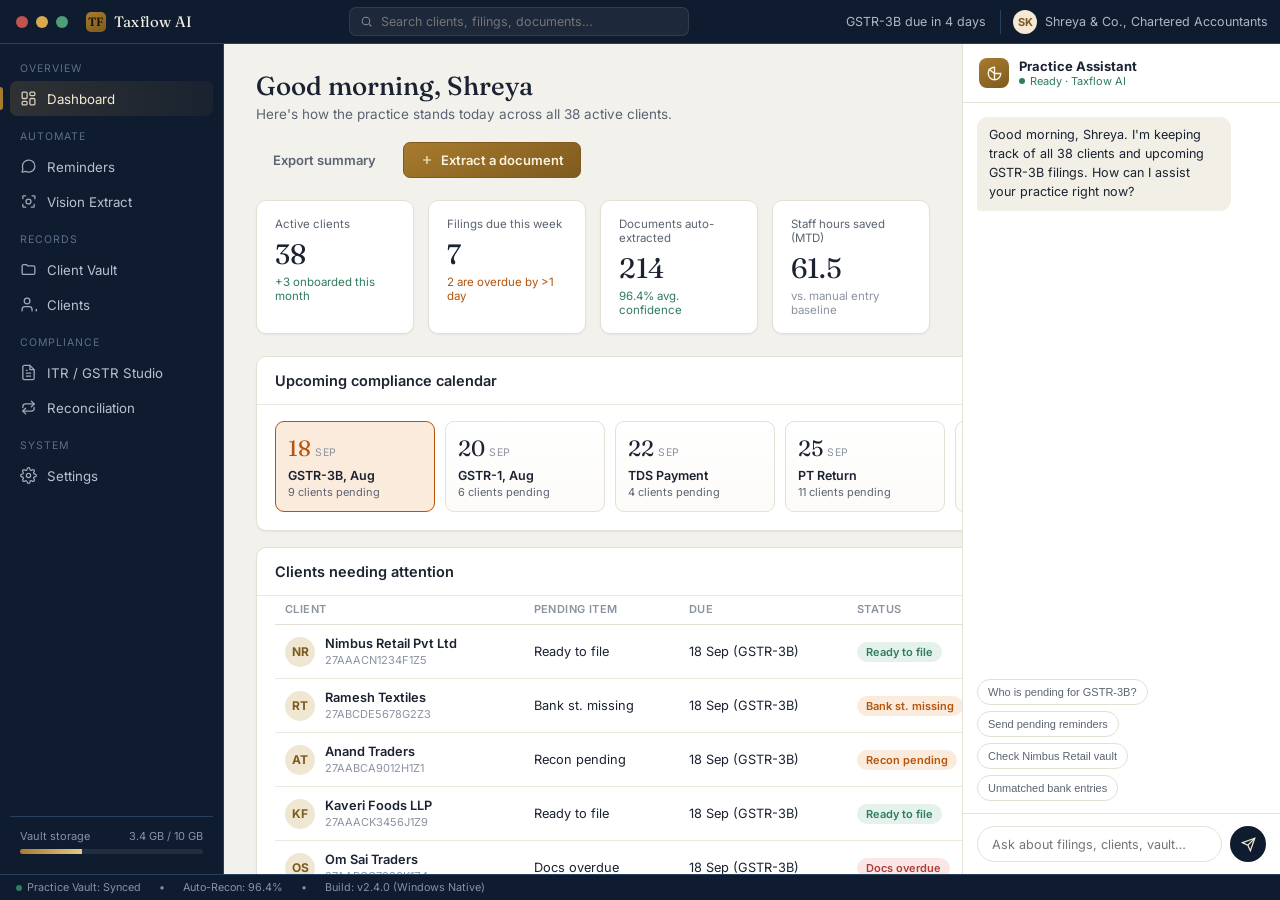
==== commit 127afc07: "Remove Pain Points page totally from application" ====
--- a/index.html
+++ b/index.html
@@ -49,11 +49,6 @@
         <svg width="17" height="17" viewBox="0 0 24 24" fill="none" stroke="currentColor" stroke-width="1.8" stroke-linecap="round" stroke-linejoin="round"><rect x="3" y="3" width="7" height="9" rx="1.5"/><rect x="14" y="3" width="7" height="5" rx="1.5"/><rect x="14" y="12" width="7" height="9" rx="1.5"/><rect x="3" y="16" width="7" height="5" rx="1.5"/></svg>
         Dashboard
       </button>
-      <button class="navitem" data-page="painpoints">
-        <svg width="17" height="17" viewBox="0 0 24 24" fill="none" stroke="currentColor" stroke-width="1.8" stroke-linecap="round" stroke-linejoin="round"><circle cx="12" cy="12" r="9"/><circle cx="12" cy="12" r="5"/><circle cx="12" cy="12" r="1"/></svg>
-        Pain Points
-        <span class="badge">10</span>
-      </button>
 
       <div class="section-label">Automate</div>
       <button class="navitem" data-page="reminders">
@@ -197,16 +192,6 @@
           </div>
         </section>
 
-        <!-- ============ PAIN POINTS ============ -->
-        <section class="page" id="page-painpoints">
-          <div class="page-head">
-            <div>
-              <h1>The 10 problems Taxflow AI was built to end</h1>
-              <p>Every page in this app maps directly back to one of these. Nothing here is generic — it's built around how a CA's month actually runs.</p>
-            </div>
-          </div>
-          <div class="pp-list" id="pp-list"></div>
-        </section>
 
         <!-- ============ REMINDERS ============ -->
         <section class="page" id="page-reminders">
@@ -801,7 +786,6 @@
 <script src="js/data.js"></script>
 <script src="js/app.js"></script>
 <script src="js/pages/dashboard.js"></script>
-<script src="js/pages/painpoints.js"></script>
 <script src="js/pages/reminders.js"></script>
 <script src="js/pages/vision.js"></script>
 <script src="js/pages/vault.js"></script>
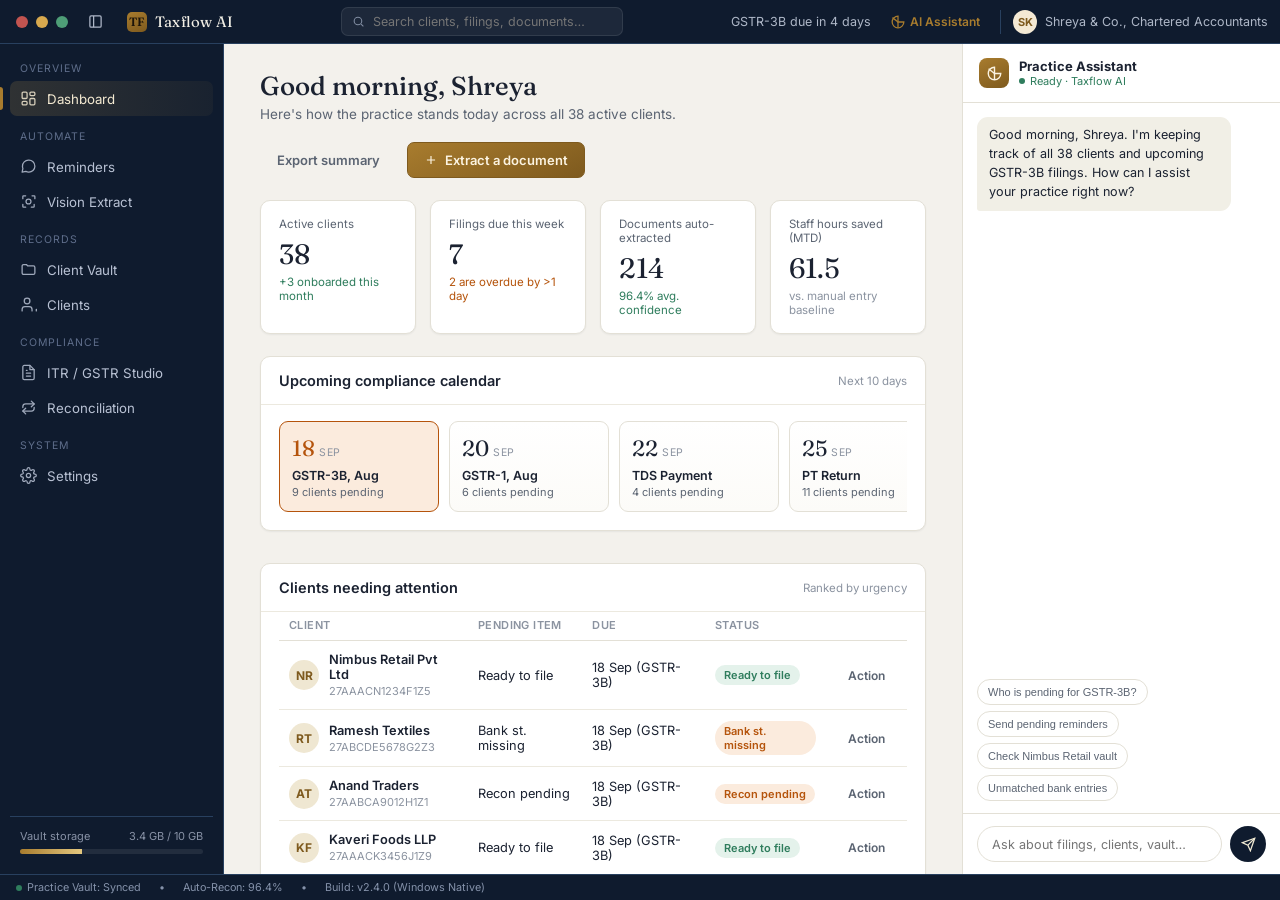
==== commit 1218e879: "Move Recent Activity under Clients Needing Attention and add draggable resizers & sidebar/chat toggl" ====
--- a/index.html
+++ b/index.html
@@ -23,6 +23,9 @@
   <!-- Titlebar -->
   <div class="titlebar">
     <div class="dots"><span class="dot close"></span><span class="dot min"></span><span class="dot max"></span></div>
+    <button class="titlebar-btn" id="toggle-sidebar-btn" title="Toggle Sidebar">
+      <svg width="15" height="15" viewBox="0 0 24 24" fill="none" stroke="currentColor" stroke-width="2"><rect x="3" y="3" width="18" height="18" rx="2"/><path d="M9 3v18"/></svg>
+    </button>
     <div class="brand"><span class="mark">TF</span> Taxflow AI</div>
     <div class="searchbar">
       <div class="box">
@@ -32,6 +35,10 @@
     </div>
     <div class="right">
       <span>GSTR-3B due in 4 days</span>
+      <button class="titlebar-btn" id="toggle-chat-btn" title="Toggle AI Assistant" style="color:var(--brass);font-weight:600;">
+        <svg width="14" height="14" viewBox="0 0 24 24" fill="none" stroke="currentColor" stroke-width="2.2"><path d="M12 2a10 10 0 1 0 10 10H12V2z"/><path d="M12 12L2.5 4.5"/><path d="M12 12v9.5"/></svg>
+        AI Assistant
+      </button>
       <div class="user">
         <div class="avatar">SK</div>
         Shreya &amp; Co., Chartered Accountants
@@ -92,6 +99,9 @@
       </div>
     </div>
 
+    <!-- Draggable Sidebar Resizer -->
+    <div class="resizer" id="resizer-sidebar" title="Drag to resize sidebar"></div>
+
     <!-- Main Content Area -->
     <div class="main">
       <div class="main-scroll">
@@ -135,40 +145,40 @@
             </div>
           </div>
 
-          <div class="two-col">
-            <div>
-              <div class="panel">
-                <div class="panel-head">
-                  <h3>Upcoming compliance calendar</h3>
-                  <span class="hint">Next 10 days</span>
-                </div>
-                <div class="panel-body">
-                  <div class="deadline-row">
-                    <div class="deadline-card urgent"><span class="day">18</span><span class="mon">Sep</span><div class="title">GSTR-3B, Aug</div><div class="cnt">9 clients pending</div></div>
-                    <div class="deadline-card"><span class="day">20</span><span class="mon">Sep</span><div class="title">GSTR-1, Aug</div><div class="cnt">6 clients pending</div></div>
-                    <div class="deadline-card"><span class="day">22</span><span class="mon">Sep</span><div class="title">TDS Payment</div><div class="cnt">4 clients pending</div></div>
-                    <div class="deadline-card"><span class="day">25</span><span class="mon">Sep</span><div class="title">PT Return</div><div class="cnt">11 clients pending</div></div>
-                    <div class="deadline-card"><span class="day">30</span><span class="mon">Sep</span><div class="title">Advance Tax Q2</div><div class="cnt">14 clients pending</div></div>
-                  </div>
-                </div>
-              </div>
-
-              <div class="panel">
-                <div class="panel-head">
-                  <h3>Clients needing attention</h3>
-                  <span class="hint">Ranked by urgency</span>
-                </div>
-                <div class="panel-body" style="padding:6px 18px 12px;">
-                  <table>
-                    <thead><tr><th>Client</th><th>Pending item</th><th>Due</th><th>Status</th><th></th></tr></thead>
-                    <tbody id="attention-body"></tbody>
-                  </table>
-                </div>
-              </div>
-            </div>
-
-            <div>
-              <div class="panel">
+          <!-- Dashboard Main Stack -->
+          <div style="display:flex;flex-direction:column;gap:16px;">
+            <div class="panel">
+              <div class="panel-head">
+                <h3>Upcoming compliance calendar</h3>
+                <span class="hint">Next 10 days</span>
+              </div>
+              <div class="panel-body">
+                <div class="deadline-row">
+                  <div class="deadline-card urgent"><span class="day">18</span><span class="mon">Sep</span><div class="title">GSTR-3B, Aug</div><div class="cnt">9 clients pending</div></div>
+                  <div class="deadline-card"><span class="day">20</span><span class="mon">Sep</span><div class="title">GSTR-1, Aug</div><div class="cnt">6 clients pending</div></div>
+                  <div class="deadline-card"><span class="day">22</span><span class="mon">Sep</span><div class="title">TDS Payment</div><div class="cnt">4 clients pending</div></div>
+                  <div class="deadline-card"><span class="day">25</span><span class="mon">Sep</span><div class="title">PT Return</div><div class="cnt">11 clients pending</div></div>
+                  <div class="deadline-card"><span class="day">30</span><span class="mon">Sep</span><div class="title">Advance Tax Q2</div><div class="cnt">14 clients pending</div></div>
+                </div>
+              </div>
+            </div>
+
+            <div class="panel">
+              <div class="panel-head">
+                <h3>Clients needing attention</h3>
+                <span class="hint">Ranked by urgency</span>
+              </div>
+              <div class="panel-body" style="padding:6px 18px 12px;">
+                <table>
+                  <thead><tr><th>Client</th><th>Pending item</th><th>Due</th><th>Status</th><th></th></tr></thead>
+                  <tbody id="attention-body"></tbody>
+                </table>
+              </div>
+            </div>
+
+            <!-- Recent Activity & Quick Launch Moved DIRECTLY Under Clients Needing Attention -->
+            <div class="two-col" style="margin-top:0;">
+              <div class="panel" style="margin-top:0;">
                 <div class="panel-head"><h3>Recent activity</h3></div>
                 <div class="panel-body">
                   <ul class="feed" id="activity-feed">
@@ -180,7 +190,8 @@
                   </ul>
                 </div>
               </div>
-              <div class="panel">
+
+              <div class="panel" style="margin-top:0;">
                 <div class="panel-head"><h3>Quick launch</h3></div>
                 <div class="panel-body" style="display:flex;flex-direction:column;gap:8px;">
                   <button class="btn" style="justify-content:flex-start;" data-goto="reminders">Send this week's reminders</button>
@@ -730,6 +741,9 @@
       </div>
     </div>
 
+    <!-- Draggable Chat Panel Resizer -->
+    <div class="resizer" id="resizer-chat" title="Drag to resize chat panel"></div>
+
     <!-- Practice Assistant Chat Sidebar -->
     <div class="chat">
       <div class="chat-head">
--- a/css/style.css
+++ b/css/style.css
@@ -231,6 +231,46 @@
 .storage-bar { height: 5px; border-radius: 4px; background: rgba(255, 255, 255, .08); overflow: hidden; }
 .storage-bar > div { height: 100%; width: 34%; background: linear-gradient(90deg, var(--brass), #E4C87F); }
 
+
+/* ---- Resizers & Collapsible Panels ---- */
+.resizer {
+  width: 4px;
+  background: transparent;
+  cursor: col-resize;
+  position: relative;
+  z-index: 10;
+  flex: none;
+  transition: background .15s ease;
+}
+.resizer:hover, .resizer.dragging {
+  background: var(--brass);
+}
+.sidebar.collapsed {
+  display: none !important;
+}
+.chat.collapsed {
+  display: none !important;
+}
+
+.titlebar-btn {
+  background: transparent;
+  border: none;
+  color: #AEB7C7;
+  cursor: pointer;
+  padding: 4px 6px;
+  border-radius: 5px;
+  display: inline-flex;
+  align-items: center;
+  gap: 5px;
+  font-family: var(--font-body);
+  font-size: 12px;
+  transition: background .12s ease, color .12s ease;
+}
+.titlebar-btn:hover {
+  background: rgba(255,255,255,.08);
+  color: #FFF;
+}
+
 /* ---- Main ---- */
 .main {
   flex: 1;
